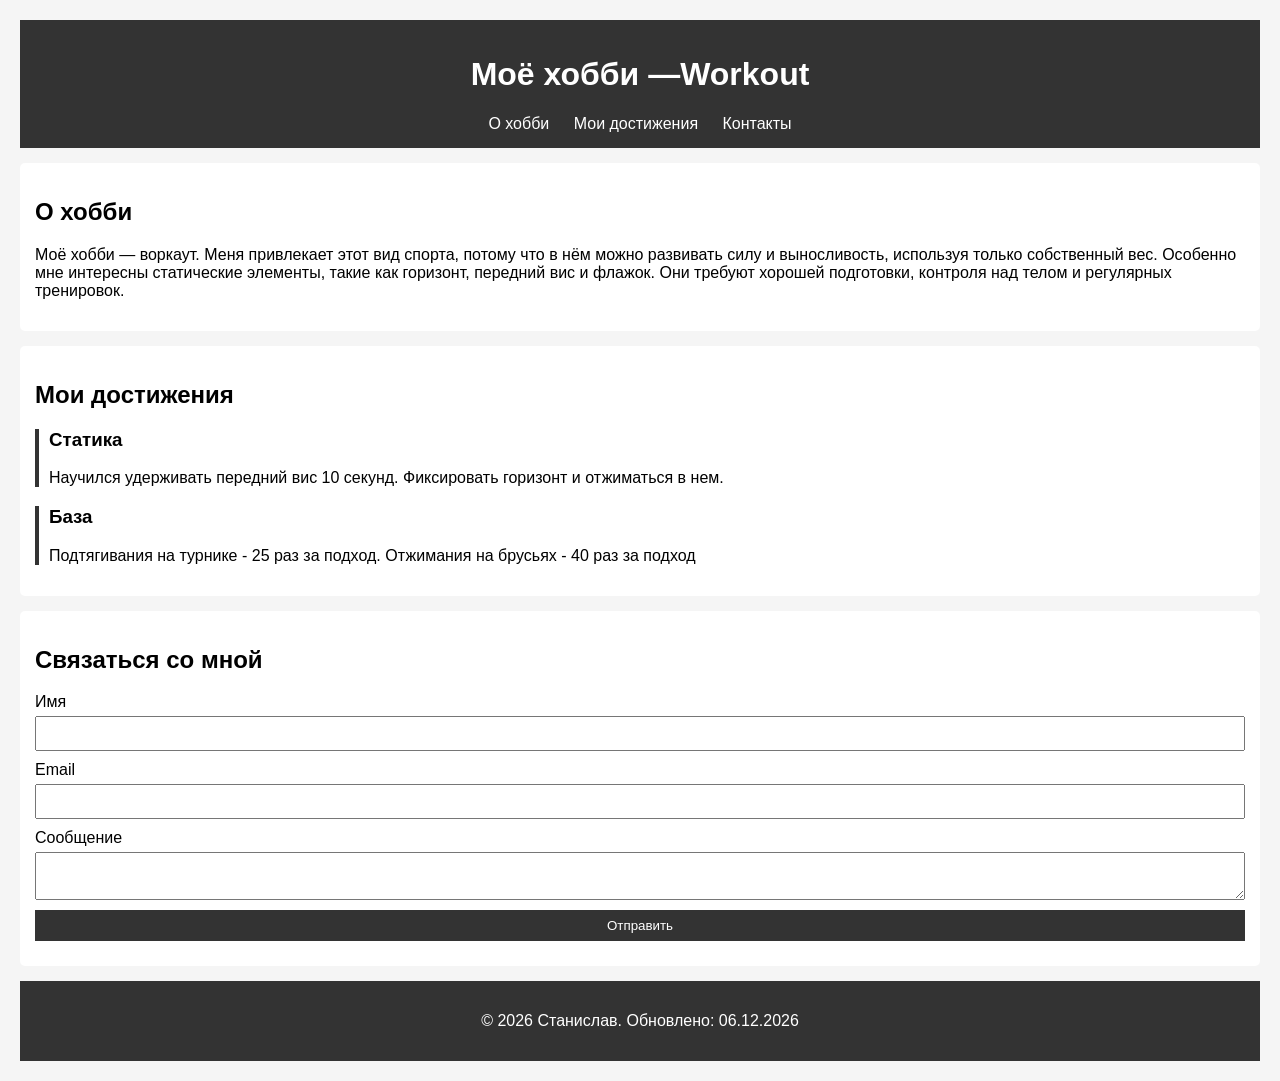
==== index1.html @ ea0b6956 "ПР№2" ====
<!DOCTYPE html>
<html lang="ru">
<head>
    <meta charset="UTF-8">
    <meta name="viewport" content="width=device-width, initial-scale=1.0">
    <title>Моё хобби —Workout</title>
    <link rel="stylesheet" href="style.css">
</head>
<body>

<header>
    <h1>Моё хобби —Workout</h1>
    <nav>
        <a href="#about">О хобби</a>
        <a href="#projects">Мои достижения</a>
        <a href="#contact">Контакты</a>
    </nav>
</header>

<main>
    <section id="about">
        <h2>О хобби</h2>
        <p> Моё хобби — воркаут. Меня привлекает этот вид спорта, потому что в нём можно
        развивать силу и выносливость, используя только собственный вес. Особенно
        мне интересны статические элементы, такие как горизонт, передний вис и флажок.
        Они требуют хорошей подготовки, контроля над телом и регулярных тренировок.</p>
    </section>

    <section id="projects">
        <h2>Мои достижения</h2>

        <article>
            <h3>Статика</h3>
            <p>Научился удерживать передний вис 10 секунд. Фиксировать горизонт и отжиматься в нем.</p>
        </article>

        <article>
            <h3>База</h3>
            <p>Подтягивания на турнике - 25 раз за подход. Отжимания на брусьях - 40 раз за подход
            </p>
        </article>
    </section>

    <section id="contact">
        <h2>Связаться со мной</h2>

        <form>
            <label for="name">Имя</label>
            <input type="text" id="name" name="name" required>

            <label for="email">Email</label>
            <input type="email" id="email" name="email" required>

            <label for="message">Сообщение</label>
            <textarea id="message" name="message"></textarea>

            <button type="submit">Отправить</button>
        </form>
    </section>
</main>

<footer>
    <p>&copy; 2026 Станислав. Обновлено: <span id="update-date"></span></p>
</footer>

<script src="script.js"></script>

</body>
</html>
---- style.css ----
body {
    font-family: Arial, sans-serif;
    margin: 20px;
    background-color: #f5f5f5;
}

header,
footer {
    background-color: #333;
    color: white;
    text-align: center;
    padding: 15px;
}

nav a {
    color: white;
    text-decoration: none;
    margin: 0 10px;
}

section {
    background-color: white;
    padding: 15px;
    margin: 15px 0;
    border-radius: 5px;
}

article {
    border-left: 4px solid #333;
    padding-left: 10px;
    margin-top: 10px;
}

input,
textarea,
button {
    display: block;
    width: 100%;
    margin-top: 5px;
    margin-bottom: 10px;
    padding: 8px;
    box-sizing: border-box;
}

button {
    background-color: #333;
    color: white;
    border: none;
    cursor: pointer;
}
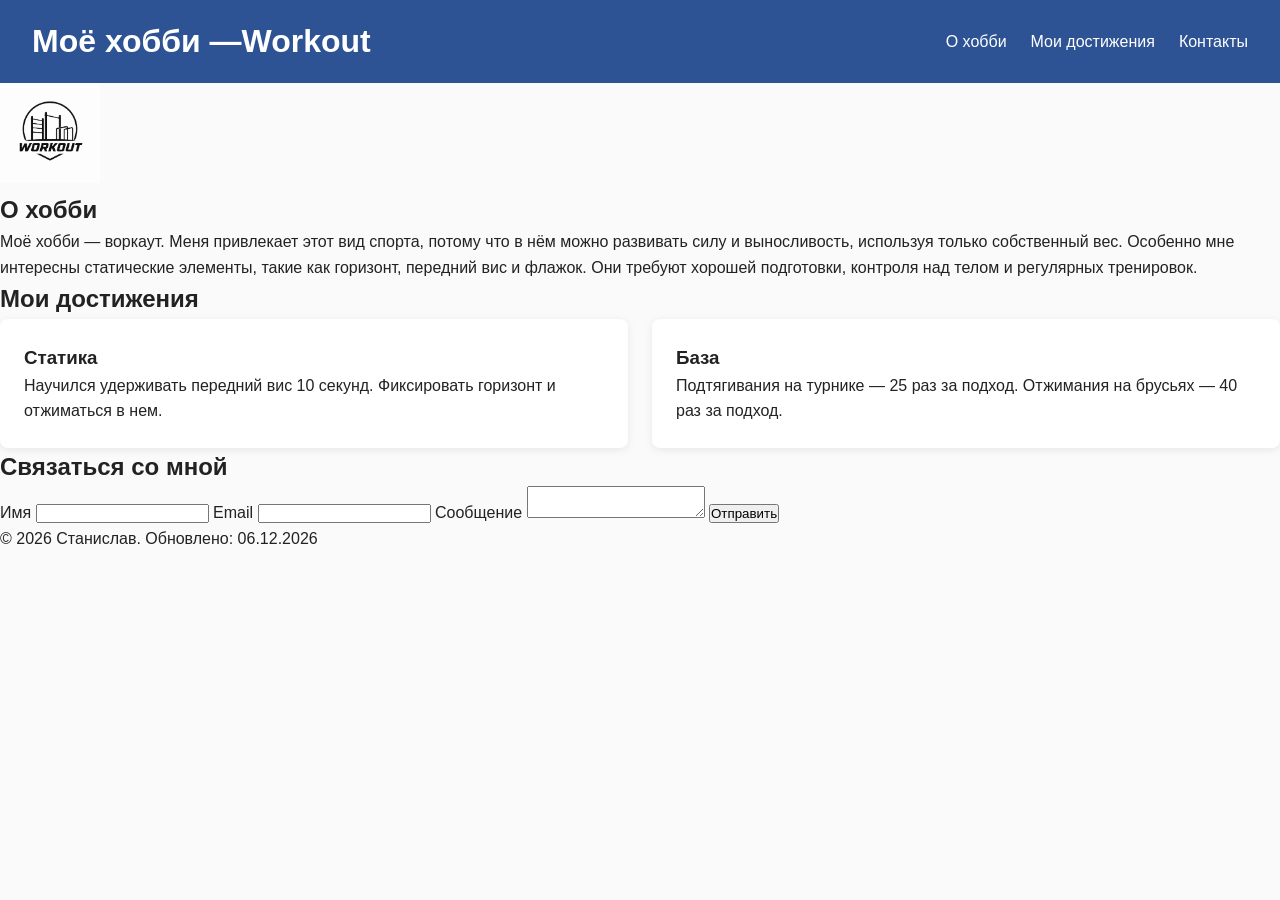
==== commit fd612915: "Flexbox-верстка + подсветка меню" ====
--- a/index1.html
+++ b/index1.html
@@ -19,6 +19,7 @@
 
 <main>
     <section id="about">
+        <img src="img/log.png" alt="Логотип" width="100">
         <h2>О хобби</h2>
         <p> Моё хобби — воркаут. Меня привлекает этот вид спорта, потому что в нём можно
         развивать силу и выносливость, используя только собственный вес. Особенно
@@ -27,19 +28,27 @@
     </section>
 
     <section id="projects">
-        <h2>Мои достижения</h2>
+    <h2>Мои достижения</h2>
+
+    <div class="projects-grid">
 
         <article>
             <h3>Статика</h3>
-            <p>Научился удерживать передний вис 10 секунд. Фиксировать горизонт и отжиматься в нем.</p>
+            <p>
+                Научился удерживать передний вис 10 секунд.
+                Фиксировать горизонт и отжиматься в нем.
+            </p>
         </article>
 
         <article>
             <h3>База</h3>
-            <p>Подтягивания на турнике - 25 раз за подход. Отжимания на брусьях - 40 раз за подход
+            <p>
+                Подтягивания на турнике — 25 раз за подход.
+                Отжимания на брусьях — 40 раз за подход.
             </p>
         </article>
-    </section>
+    </div>
+</section>
 
     <section id="contact">
         <h2>Связаться со мной</h2>
--- a/style.css
+++ b/style.css
@@ -1,50 +1,49 @@
+* {
+    margin: 0;
+    padding: 0;
+    box-sizing: border-box;
+}
 body {
-    font-family: Arial, sans-serif;
-    margin: 20px;
-    background-color: #f5f5f5;
+    font-family: "Segoe UI", Arial, sans-serif;
+    line-height: 1.6;
+    color: #222;
+    background-color: #fafafa
 }
-
-header,
-footer {
-    background-color: #333;
+:root {
+    --color-primary: #2e5395;
+    --color-accent: #f2a154;
+    --color-bg-light: #eaf1fb
+}
+header {
+    display: flex;
+    justify-content: space-between;
+    align-items: center;
+    padding: 1rem 2rem;
+    background-color: var(--color-primary);
     color: white;
-    text-align: center;
-    padding: 15px;
 }
-
+nav {
+    display: flex;
+    gap: 1.5rem;
+}
 nav a {
     color: white;
     text-decoration: none;
-    margin: 0 10px;
+    font-weight: 500;
 }
-
-section {
-    background-color: white;
-    padding: 15px;
-    margin: 15px 0;
-    border-radius: 5px;
+.projects-grid {
+    display: flex;
+    flex-wrap: wrap;
+    gap: 1.5rem;
 }
-
-article {
-    border-left: 4px solid #333;
-    padding-left: 10px;
-    margin-top: 10px;
+.projects-grid article {
+    flex: 1 1 280px;
+    background: white;
+    border-radius: 8px;
+    padding: 1.5rem;
+    box-shadow: 0 2px 8px rgba(0,0,0,0.08);
 }
-
-input,
-textarea,
-button {
-    display: block;
-    width: 100%;
-    margin-top: 5px;
-    margin-bottom: 10px;
-    padding: 8px;
-    box-sizing: border-box;
+nav a.active {
+  text-decoration: underline;
+  color: var(--color-accent);
 }
-
-button {
-    background-color: #333;
-    color: white;
-    border: none;
-    cursor: pointer;
-}
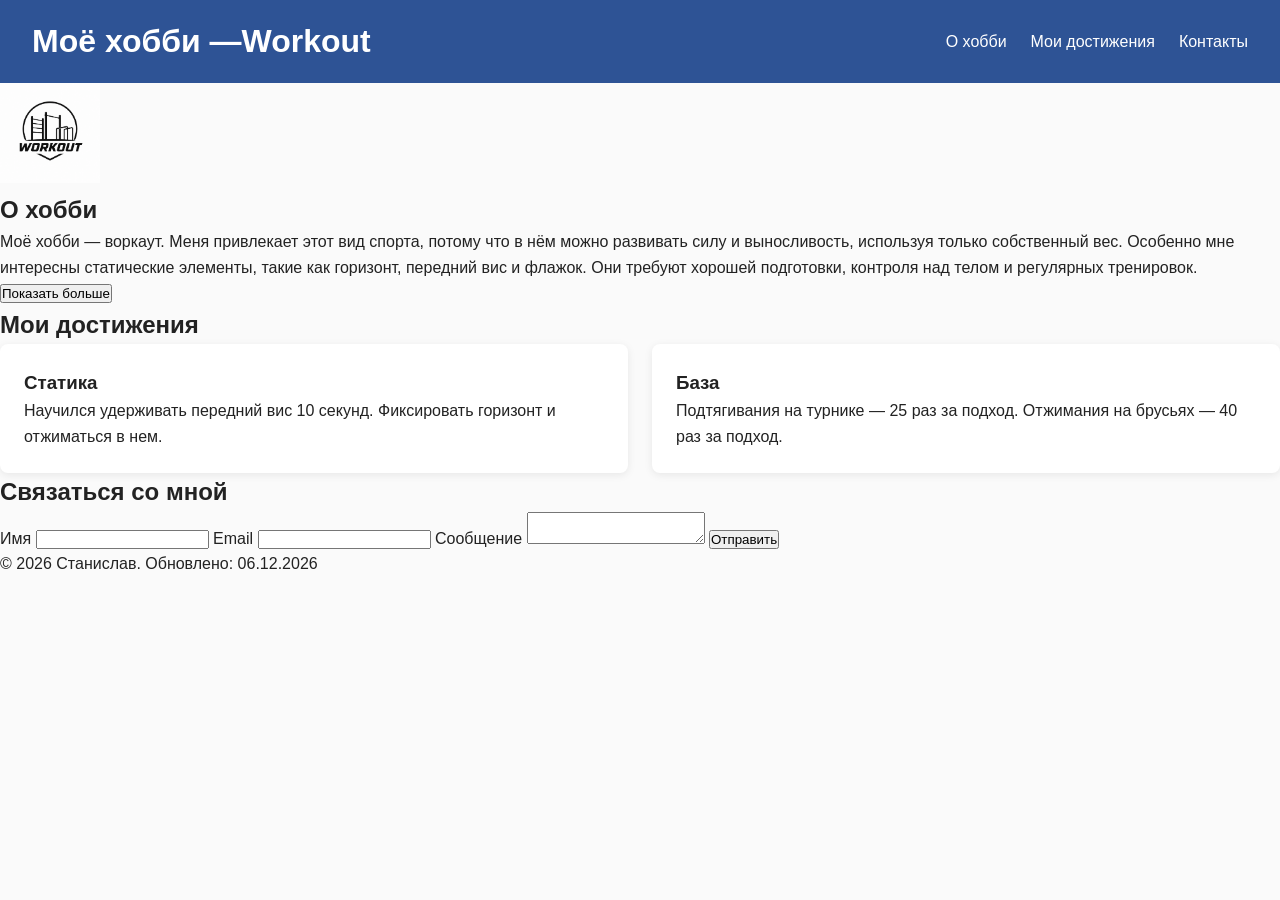
==== commit af7331b0: "CSS-анимации + раскрывающийся блок на JS" ====
--- a/index1.html
+++ b/index1.html
@@ -10,6 +10,10 @@
 
 <header>
     <h1>Моё хобби —Workout</h1>
+    <button class="burger" id="burger-btn" aria-label="Открыть меню">
+  ☰
+</button>
+
     <nav>
         <a href="#about">О хобби</a>
         <a href="#projects">Мои достижения</a>
@@ -25,8 +29,13 @@
         развивать силу и выносливость, используя только собственный вес. Особенно
         мне интересны статические элементы, такие как горизонт, передний вис и флажок.
         Они требуют хорошей подготовки, контроля над телом и регулярных тренировок.</p>
+        <div class="extra-info" id="extra-info">
+        <p> Сейчас работаю над улучшением техники и увеличением времени удержания элементов.</p>
+</div>
+
+<button id="toggle-btn">Показать больше</button>
     </section>
-
+    
     <section id="projects">
     <h2>Мои достижения</h2>
 
--- a/style.css
+++ b/style.css
@@ -32,9 +32,9 @@
     font-weight: 500;
 }
 .projects-grid {
-    display: flex;
-    flex-wrap: wrap;
-    gap: 1.5rem;
+  display: grid;
+  grid-template-columns: repeat(auto-fit, minmax(260px, 1fr));
+  gap: 1.5rem;
 }
 .projects-grid article {
     flex: 1 1 280px;
@@ -47,3 +47,89 @@
   text-decoration: underline;
   color: var(--color-accent);
 }
+.burger {
+  display: none;
+  font-size: 1.8rem;
+  background: none;
+  border: none;
+  color: white;
+  cursor: pointer;
+}
+
+@media (max-width: 768px) {
+  .burger {
+    display: block;
+  }
+
+  nav {
+    display: none;
+    flex-direction: column;
+    position: absolute;
+    top: 60px;
+    right: 0;
+    background: var(--color-primary);
+    width: 100%;
+    padding: 1rem;
+  }
+
+  nav.open {
+    display: flex;
+  }
+}
+nav a {
+  transition: color 0.2s ease;
+}
+
+nav a:hover {
+  color: var(--color-accent);
+}
+.projects-grid article {
+  transition: transform 0.3s ease, box-shadow 0.3s ease;
+}
+
+.projects-grid article:hover {
+  transform: translateY(-6px);
+  box-shadow: 0 10px 24px rgba(0,0,0,0.15);
+}
+button {
+  transition: background-color 0.2s ease, transform 0.1s ease;
+}
+
+button:hover {
+  background-color: var(--color-accent);
+}
+
+button:active {
+  transform: scale(0.97);
+}
+@keyframes fadeInUp {
+  from {
+    opacity: 0;
+    transform: translateY(20px);
+  }
+  to {
+    opacity: 1;
+    transform: translateY(0);
+  }
+}
+.projects-grid article {
+  animation: fadeInUp 0.6s ease forwards;
+}
+
+.projects-grid article:nth-child(2) {
+  animation-delay: 0.15s;
+}
+
+.projects-grid article:nth-child(3) {
+  animation-delay: 0.3s;
+}
+.extra-info {
+  max-height: 0;
+  overflow: hidden;
+  transition: max-height 0.4s ease;
+}
+
+.extra-info.expanded {
+  max-height: 500px;
+}
+
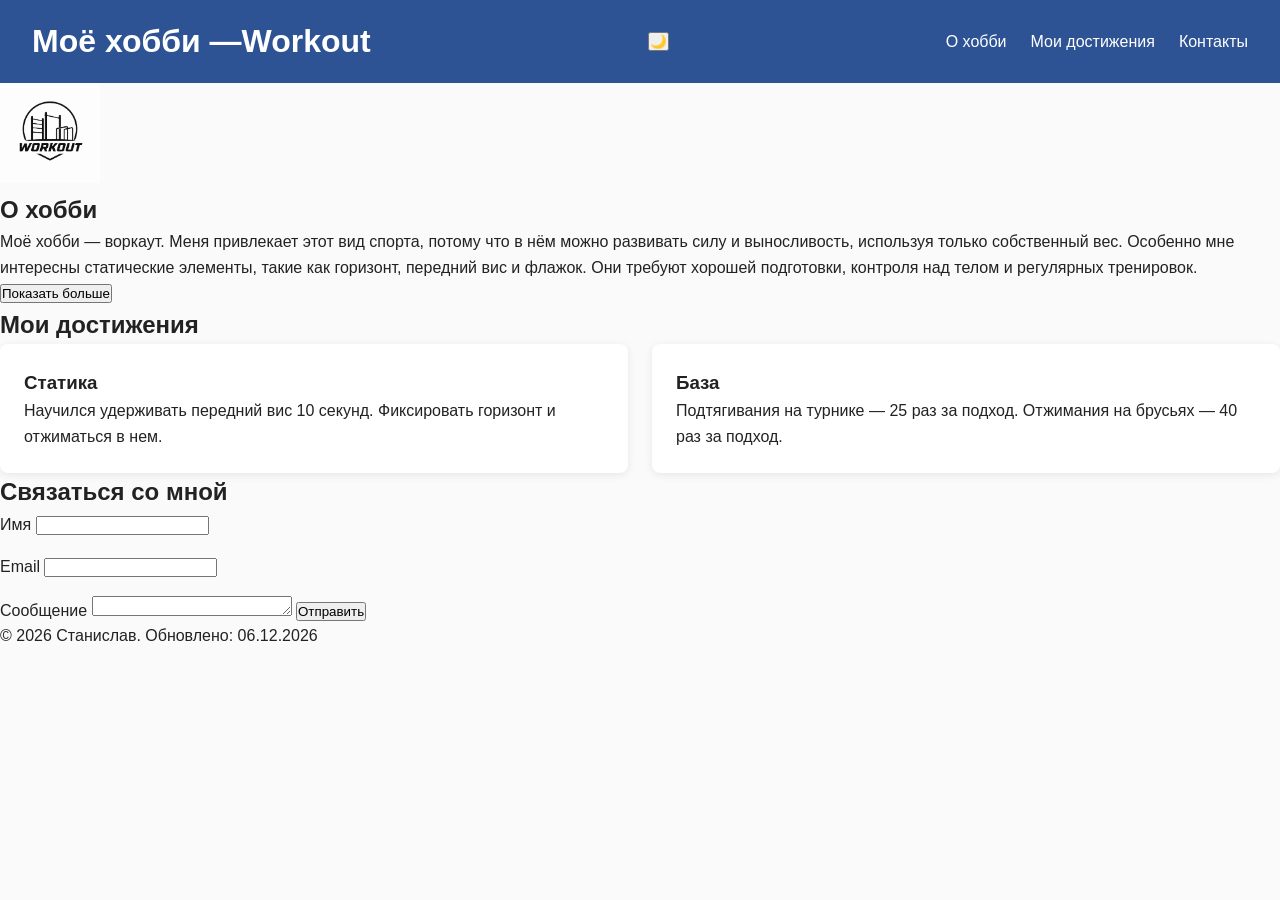
==== commit 6d414211: "Переключение темы + валидация формы" ====
--- a/index1.html
+++ b/index1.html
@@ -10,6 +10,7 @@
 
 <header>
     <h1>Моё хобби —Workout</h1>
+    <button id="theme-toggle" aria-label="Переключить тему">🌙</button>
     <button class="burger" id="burger-btn" aria-label="Открыть меню">
   ☰
 </button>
@@ -62,17 +63,21 @@
     <section id="contact">
         <h2>Связаться со мной</h2>
 
-        <form>
+            <form id="contact-form">
+
             <label for="name">Имя</label>
-            <input type="text" id="name" name="name" required>
+            <input type="text" id="name" name="name">
+            <span class="error" id="name-error"></span>
 
             <label for="email">Email</label>
-            <input type="email" id="email" name="email" required>
+            <input type="text" id="email" name="email">
+            <span class="error" id="email-error"></span>
 
             <label for="message">Сообщение</label>
             <textarea id="message" name="message"></textarea>
 
             <button type="submit">Отправить</button>
+
         </form>
     </section>
 </main>
--- a/style.css
+++ b/style.css
@@ -133,3 +133,27 @@
   max-height: 500px;
 }
 
+body.dark-theme {
+  background-color: #1a1a1a;
+  color: #eaeaea;
+}
+
+body.dark-theme header {
+  background-color: #111;
+}
+
+body.dark-theme .projects-grid article {
+  background-color: #2a2a2a;
+  color: #eaeaea;
+}
+.error {
+  display: block;
+  color: #d33;
+  font-size: 0.85rem;
+  min-height: 1.2em;
+}
+textarea {
+    width: 200px;
+    height: 20px;
+    resize: vertical;
+}
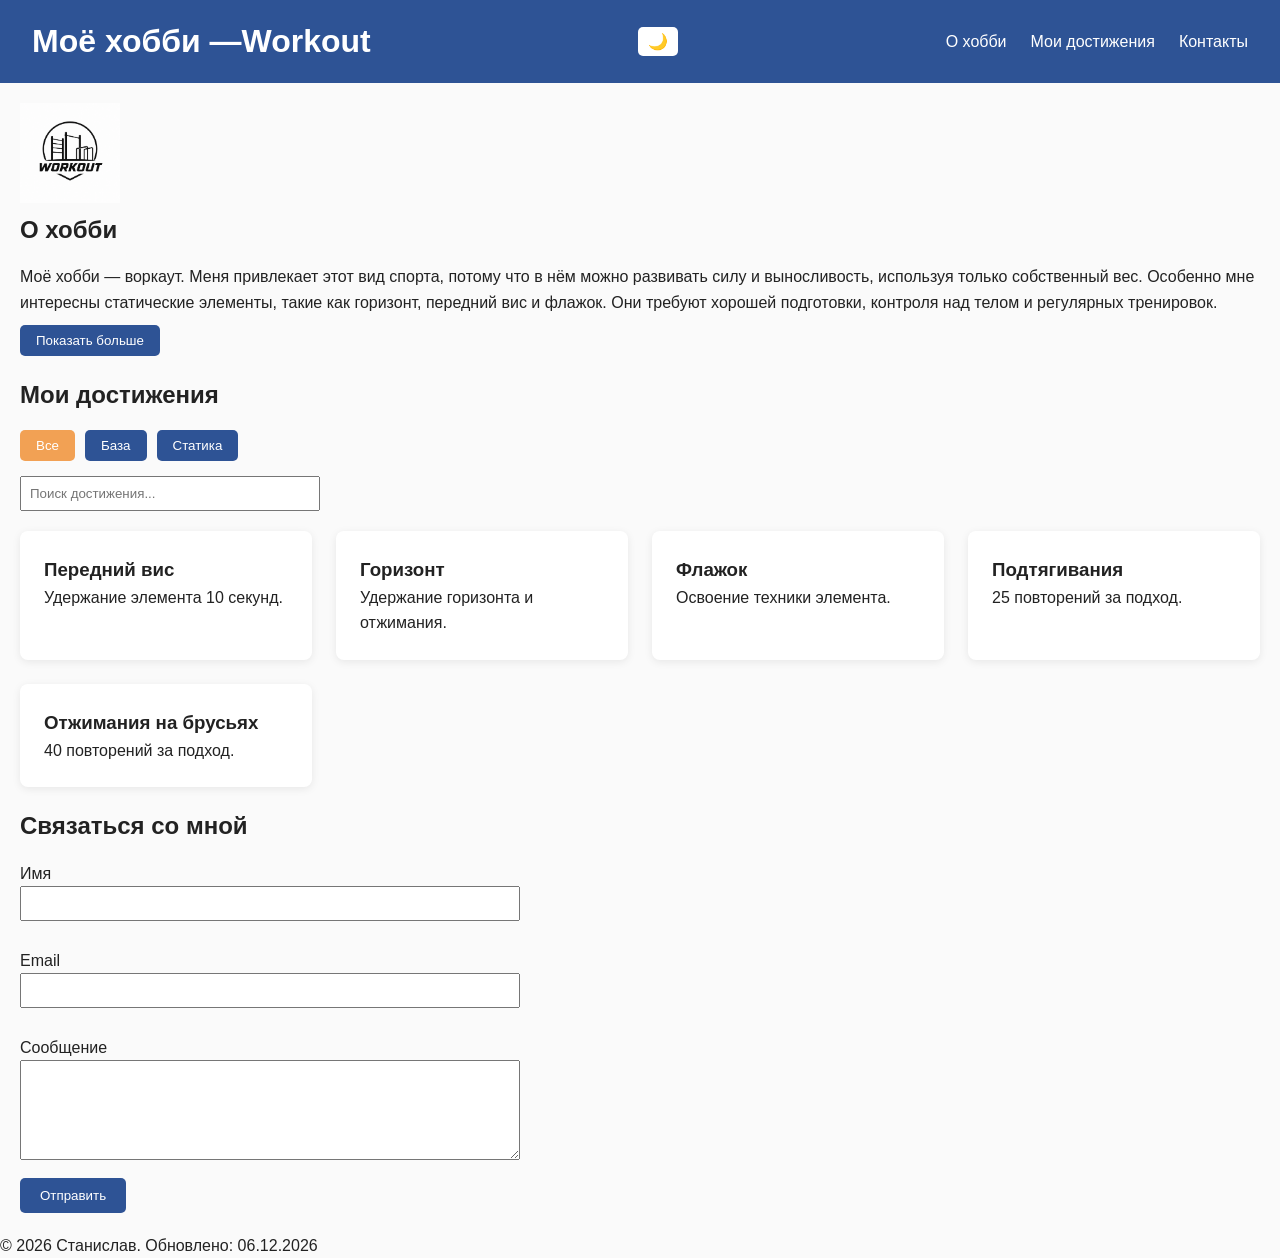
==== commit afa53ee8: "Динамическая генерация карточек + фильтры и поиск" ====
--- a/index1.html
+++ b/index1.html
@@ -34,31 +34,22 @@
         <p> Сейчас работаю над улучшением техники и увеличением времени удержания элементов.</p>
 </div>
 
-<button id="toggle-btn">Показать больше</button>
+        <button id="toggle-btn">Показать больше</button>
     </section>
     
     <section id="projects">
     <h2>Мои достижения</h2>
 
-    <div class="projects-grid">
+    <div class="filters">
+        <button data-filter="all" class="active">Все</button>
+        <button data-filter="strength">База</button>
+        <button data-filter="static">Статика</button>
+    </div>
 
-        <article>
-            <h3>Статика</h3>
-            <p>
-                Научился удерживать передний вис 10 секунд.
-                Фиксировать горизонт и отжиматься в нем.
-            </p>
-        </article>
+    <input type="text" id="search-input" placeholder="Поиск достижения...">
 
-        <article>
-            <h3>База</h3>
-            <p>
-                Подтягивания на турнике — 25 раз за подход.
-                Отжимания на брусьях — 40 раз за подход.
-            </p>
-        </article>
-    </div>
-</section>
+    <div class="projects-grid" id="projects-grid"></div>
+    </section>
 
     <section id="contact">
         <h2>Связаться со мной</h2>
--- a/style.css
+++ b/style.css
@@ -3,17 +3,20 @@
     padding: 0;
     box-sizing: border-box;
 }
+
+:root {
+    --color-primary: #2e5395;
+    --color-accent: #f2a154;
+    --color-bg-light: #eaf1fb;
+}
+
 body {
     font-family: "Segoe UI", Arial, sans-serif;
     line-height: 1.6;
     color: #222;
-    background-color: #fafafa
-}
-:root {
-    --color-primary: #2e5395;
-    --color-accent: #f2a154;
-    --color-bg-light: #eaf1fb
-}
+    background-color: #fafafa;
+}
+
 header {
     display: flex;
     justify-content: space-between;
@@ -22,138 +25,222 @@
     background-color: var(--color-primary);
     color: white;
 }
+
 nav {
     display: flex;
     gap: 1.5rem;
 }
+
 nav a {
     color: white;
     text-decoration: none;
     font-weight: 500;
-}
+    transition: color 0.2s ease;
+}
+
+nav a:hover {
+    color: var(--color-accent);
+}
+
+nav a.active {
+    text-decoration: underline;
+    color: var(--color-accent);
+}
+
 .projects-grid {
-  display: grid;
-  grid-template-columns: repeat(auto-fit, minmax(260px, 1fr));
-  gap: 1.5rem;
-}
+    display: grid;
+    grid-template-columns: repeat(auto-fit, minmax(260px, 1fr));
+    gap: 1.5rem;
+}
+
 .projects-grid article {
-    flex: 1 1 280px;
     background: white;
     border-radius: 8px;
     padding: 1.5rem;
     box-shadow: 0 2px 8px rgba(0,0,0,0.08);
-}
-nav a.active {
-  text-decoration: underline;
-  color: var(--color-accent);
-}
+
+    transition: transform 0.3s ease, box-shadow 0.3s ease;
+    animation: fadeInUp 0.6s ease forwards;
+}
+
+.projects-grid article:hover {
+    transform: translateY(-6px);
+    box-shadow: 0 10px 24px rgba(0,0,0,0.15);
+}
+
+.projects-grid article:nth-child(2) {
+    animation-delay: 0.15s;
+}
+
+.projects-grid article:nth-child(3) {
+    animation-delay: 0.3s;
+}
+
 .burger {
-  display: none;
-  font-size: 1.8rem;
-  background: none;
-  border: none;
-  color: white;
-  cursor: pointer;
+    display: none;
+    font-size: 1.8rem;
+    background: none;
+    border: none;
+    color: white;
+    cursor: pointer;
+}
+
+button {
+    padding: 8px 16px;
+    border: none;
+    border-radius: 5px;
+    background-color: var(--color-primary);
+    color: white;
+    cursor: pointer;
+    transition: background-color 0.2s ease, transform 0.1s ease;
+}
+
+button:hover {
+    background-color: var(--color-accent);
+}
+
+button:active {
+    transform: scale(0.97);
+}
+
+.extra-info {
+    max-height: 0;
+    overflow: hidden;
+    transition: max-height 0.4s ease;
+}
+
+.extra-info.expanded {
+    max-height: 500px;
+}
+
+body.dark-theme {
+    background-color: #1a1a1a;
+    color: #eaeaea;
+}
+
+body.dark-theme header {
+    background-color: #111;
+}
+
+body.dark-theme .projects-grid article {
+    background-color: #2a2a2a;
+    color: #eaeaea;
+}
+
+.error {
+    display: block;
+    color: #d33;
+    font-size: 0.85rem;
+    min-height: 1.2em;
+}
+
+.filters {
+    display: flex;
+    gap: 10px;
+    margin: 15px 0;
+}
+
+.filters button {
+    padding: 8px 16px;
+    border: none;
+    background: var(--color-primary);
+    color: white;
+    border-radius: 5px;
+    cursor: pointer;
+}
+
+.filters button.active {
+    background: var(--color-accent);
+}
+
+#search-input {
+    padding: 8px;
+    width: 300px;
+    margin-bottom: 20px;
+}
+
+.project-card {
+    background: white;
+    border-radius: 8px;
+    padding: 1.5rem;
+    box-shadow: 0 2px 8px rgba(0,0,0,0.08);
+}
+
+section {
+    margin: 20px;
+}
+
+h2 {
+    margin-bottom: 15px;
+}
+
+#contact-form {
+    max-width: 500px;
+}
+
+#contact-form input,
+#contact-form textarea {
+    width: 100%;
+    padding: 8px;
+    margin-bottom: 10px;
+}
+
+textarea {
+    width: 100%;
+    min-height: 100px;
+    resize: vertical;
+}
+
+#theme-toggle {
+    background: white;
+    border: none;
+    border-radius: 5px;
+    padding: 5px 10px;
+    cursor: pointer;
+    font-size: 1rem;
+}
+
+@keyframes fadeInUp {
+    from {
+        opacity: 0;
+        transform: translateY(20px);
+    }
+
+    to {
+        opacity: 1;
+        transform: translateY(0);
+    }
 }
 
 @media (max-width: 768px) {
-  .burger {
-    display: block;
-  }
-
-  nav {
-    display: none;
-    flex-direction: column;
-    position: absolute;
-    top: 60px;
-    right: 0;
-    background: var(--color-primary);
-    width: 100%;
-    padding: 1rem;
-  }
-
-  nav.open {
-    display: flex;
-  }
-}
-nav a {
-  transition: color 0.2s ease;
-}
-
-nav a:hover {
-  color: var(--color-accent);
-}
-.projects-grid article {
-  transition: transform 0.3s ease, box-shadow 0.3s ease;
-}
-
-.projects-grid article:hover {
-  transform: translateY(-6px);
-  box-shadow: 0 10px 24px rgba(0,0,0,0.15);
-}
-button {
-  transition: background-color 0.2s ease, transform 0.1s ease;
-}
-
-button:hover {
-  background-color: var(--color-accent);
-}
-
-button:active {
-  transform: scale(0.97);
-}
-@keyframes fadeInUp {
-  from {
-    opacity: 0;
-    transform: translateY(20px);
-  }
-  to {
-    opacity: 1;
-    transform: translateY(0);
-  }
-}
-.projects-grid article {
-  animation: fadeInUp 0.6s ease forwards;
-}
-
-.projects-grid article:nth-child(2) {
-  animation-delay: 0.15s;
-}
-
-.projects-grid article:nth-child(3) {
-  animation-delay: 0.3s;
-}
-.extra-info {
-  max-height: 0;
-  overflow: hidden;
-  transition: max-height 0.4s ease;
-}
-
-.extra-info.expanded {
-  max-height: 500px;
-}
-
-body.dark-theme {
-  background-color: #1a1a1a;
-  color: #eaeaea;
-}
-
-body.dark-theme header {
-  background-color: #111;
-}
-
-body.dark-theme .projects-grid article {
-  background-color: #2a2a2a;
-  color: #eaeaea;
-}
-.error {
-  display: block;
-  color: #d33;
-  font-size: 0.85rem;
-  min-height: 1.2em;
-}
-textarea {
-    width: 200px;
-    height: 20px;
-    resize: vertical;
+    .burger {
+        display: block;
+    }
+
+    nav {
+        display: none;
+        flex-direction: column;
+        position: absolute;
+        top: 60px;
+        right: 0;
+        background: var(--color-primary);
+        width: 100%;
+        padding: 1rem;
+    }
+
+    nav.open {
+        display: flex;
+    }
+
+    #search-input {
+        width: 100%;
+    }
+}
+#toggle-btn {
+    margin-top: 10px;
+}
+
+#contact-form button {
+    width: fit-content;
+    padding: 10px 20px;
 }
